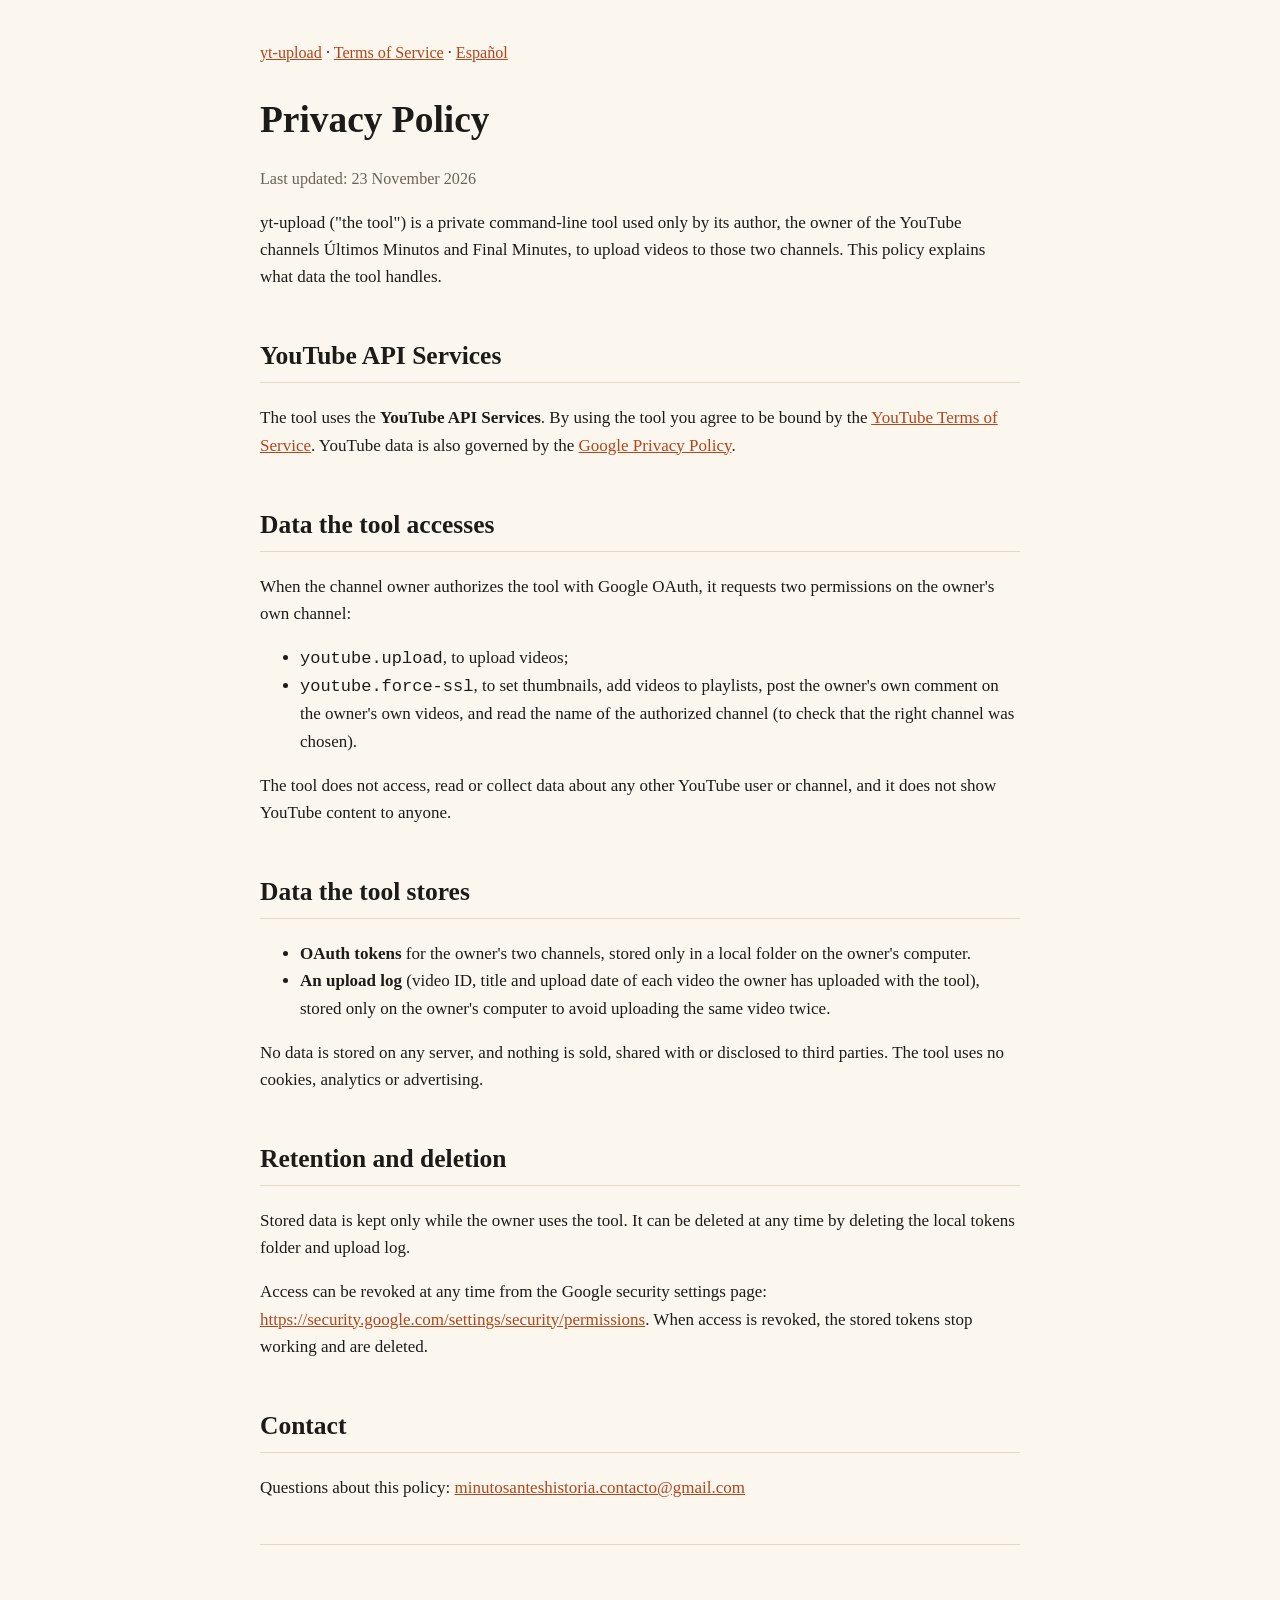
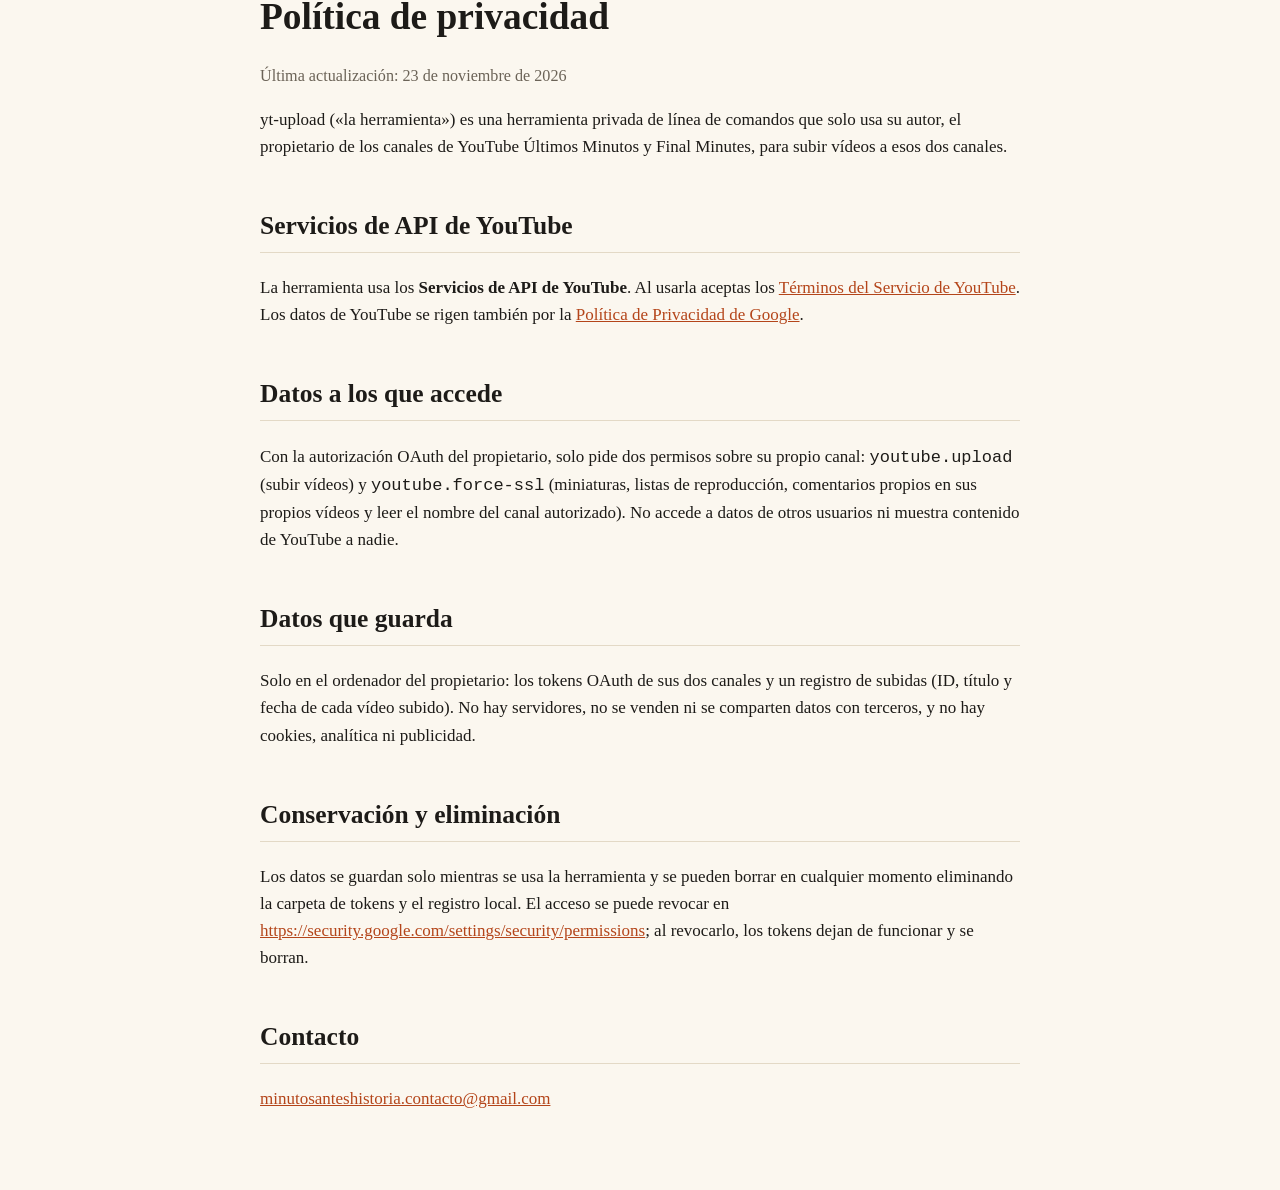
==== privacy.html @ 7f7306c6 "Add yt-upload privacy policy and terms" ====
<!doctype html>
<html lang="en">
<head>
<meta charset="utf-8">
<meta name="viewport" content="width=device-width, initial-scale=1">
<title>yt-upload · Privacy Policy</title>
<link rel="stylesheet" href="style.css">
</head>
<body>
<main>
  <nav><a href="index.html">yt-upload</a> · <a href="terms.html">Terms of Service</a> · <a href="#es">Español</a></nav>
  <h1>Privacy Policy</h1>
  <p class="updated">Last updated: 23 November 2026</p>

  <p>yt-upload ("the tool") is a private command-line tool used only by its author, the owner of the YouTube channels Últimos Minutos and Final Minutes, to upload videos to those two channels. This policy explains what data the tool handles.</p>

  <h2>YouTube API Services</h2>
  <p>The tool uses the <strong>YouTube API Services</strong>. By using the tool you agree to be bound by the <a href="https://www.youtube.com/t/terms">YouTube Terms of Service</a>. YouTube data is also governed by the <a href="https://policies.google.com/privacy">Google Privacy Policy</a>.</p>

  <h2>Data the tool accesses</h2>
  <p>When the channel owner authorizes the tool with Google OAuth, it requests two permissions on the owner's own channel:</p>
  <ul>
    <li><code>youtube.upload</code>, to upload videos;</li>
    <li><code>youtube.force-ssl</code>, to set thumbnails, add videos to playlists, post the owner's own comment on the owner's own videos, and read the name of the authorized channel (to check that the right channel was chosen).</li>
  </ul>
  <p>The tool does not access, read or collect data about any other YouTube user or channel, and it does not show YouTube content to anyone.</p>

  <h2>Data the tool stores</h2>
  <ul>
    <li><strong>OAuth tokens</strong> for the owner's two channels, stored only in a local folder on the owner's computer.</li>
    <li><strong>An upload log</strong> (video ID, title and upload date of each video the owner has uploaded with the tool), stored only on the owner's computer to avoid uploading the same video twice.</li>
  </ul>
  <p>No data is stored on any server, and nothing is sold, shared with or disclosed to third parties. The tool uses no cookies, analytics or advertising.</p>

  <h2>Retention and deletion</h2>
  <p>Stored data is kept only while the owner uses the tool. It can be deleted at any time by deleting the local tokens folder and upload log.</p>
  <p>Access can be revoked at any time from the Google security settings page: <a href="https://security.google.com/settings/security/permissions">https://security.google.com/settings/security/permissions</a>. When access is revoked, the stored tokens stop working and are deleted.</p>

  <h2>Contact</h2>
  <p>Questions about this policy: <a href="mailto:minutosanteshistoria.contacto@gmail.com">minutosanteshistoria.contacto@gmail.com</a></p>

  <hr>
  <h1 id="es" lang="es">Política de privacidad</h1>
  <div lang="es">
  <p class="updated">Última actualización: 23 de noviembre de 2026</p>
  <p>yt-upload («la herramienta») es una herramienta privada de línea de comandos que solo usa su autor, el propietario de los canales de YouTube Últimos Minutos y Final Minutes, para subir vídeos a esos dos canales.</p>
  <h2>Servicios de API de YouTube</h2>
  <p>La herramienta usa los <strong>Servicios de API de YouTube</strong>. Al usarla aceptas los <a href="https://www.youtube.com/t/terms">Términos del Servicio de YouTube</a>. Los datos de YouTube se rigen también por la <a href="https://policies.google.com/privacy">Política de Privacidad de Google</a>.</p>
  <h2>Datos a los que accede</h2>
  <p>Con la autorización OAuth del propietario, solo pide dos permisos sobre su propio canal: <code>youtube.upload</code> (subir vídeos) y <code>youtube.force-ssl</code> (miniaturas, listas de reproducción, comentarios propios en sus propios vídeos y leer el nombre del canal autorizado). No accede a datos de otros usuarios ni muestra contenido de YouTube a nadie.</p>
  <h2>Datos que guarda</h2>
  <p>Solo en el ordenador del propietario: los tokens OAuth de sus dos canales y un registro de subidas (ID, título y fecha de cada vídeo subido). No hay servidores, no se venden ni se comparten datos con terceros, y no hay cookies, analítica ni publicidad.</p>
  <h2>Conservación y eliminación</h2>
  <p>Los datos se guardan solo mientras se usa la herramienta y se pueden borrar en cualquier momento eliminando la carpeta de tokens y el registro local. El acceso se puede revocar en <a href="https://security.google.com/settings/security/permissions">https://security.google.com/settings/security/permissions</a>; al revocarlo, los tokens dejan de funcionar y se borran.</p>
  <h2>Contacto</h2>
  <p><a href="mailto:minutosanteshistoria.contacto@gmail.com">minutosanteshistoria.contacto@gmail.com</a></p>
  </div>
</main>
</body>
</html>
---- style.css ----
:root { color-scheme: light; }
body { margin: 0; background: #fbf7ef; color: #1d1b18; font: 17px/1.6 Georgia, "Times New Roman", serif; }
main { max-width: 760px; margin: 0 auto; padding: 40px 16px 64px; }
h1 { font-size: 2.2em; margin: 0 0 .2em; }
h2 { margin-top: 1.8em; border-bottom: 1px solid #e3d9c6; padding-bottom: .2em; }
h3 { margin-top: 1.4em; }
a { color: #b4451a; }
.lead { font-size: 1.15em; color: #4a443b; }
.yt { background: #fff; border: 1px solid #e3d9c6; border-radius: 8px; padding: 12px 16px; }
.badge { background: #ff0000; color: #fff; font: 700 14px/1 Arial, sans-serif; padding: 4px 8px; border-radius: 4px; margin-right: 6px; }
.updated { color: #6b6357; font-size: .95em; }
hr { border: 0; border-top: 1px solid #e3d9c6; margin: 2.5em 0; }
nav { font-size: .95em; margin-bottom: 1.5em; }
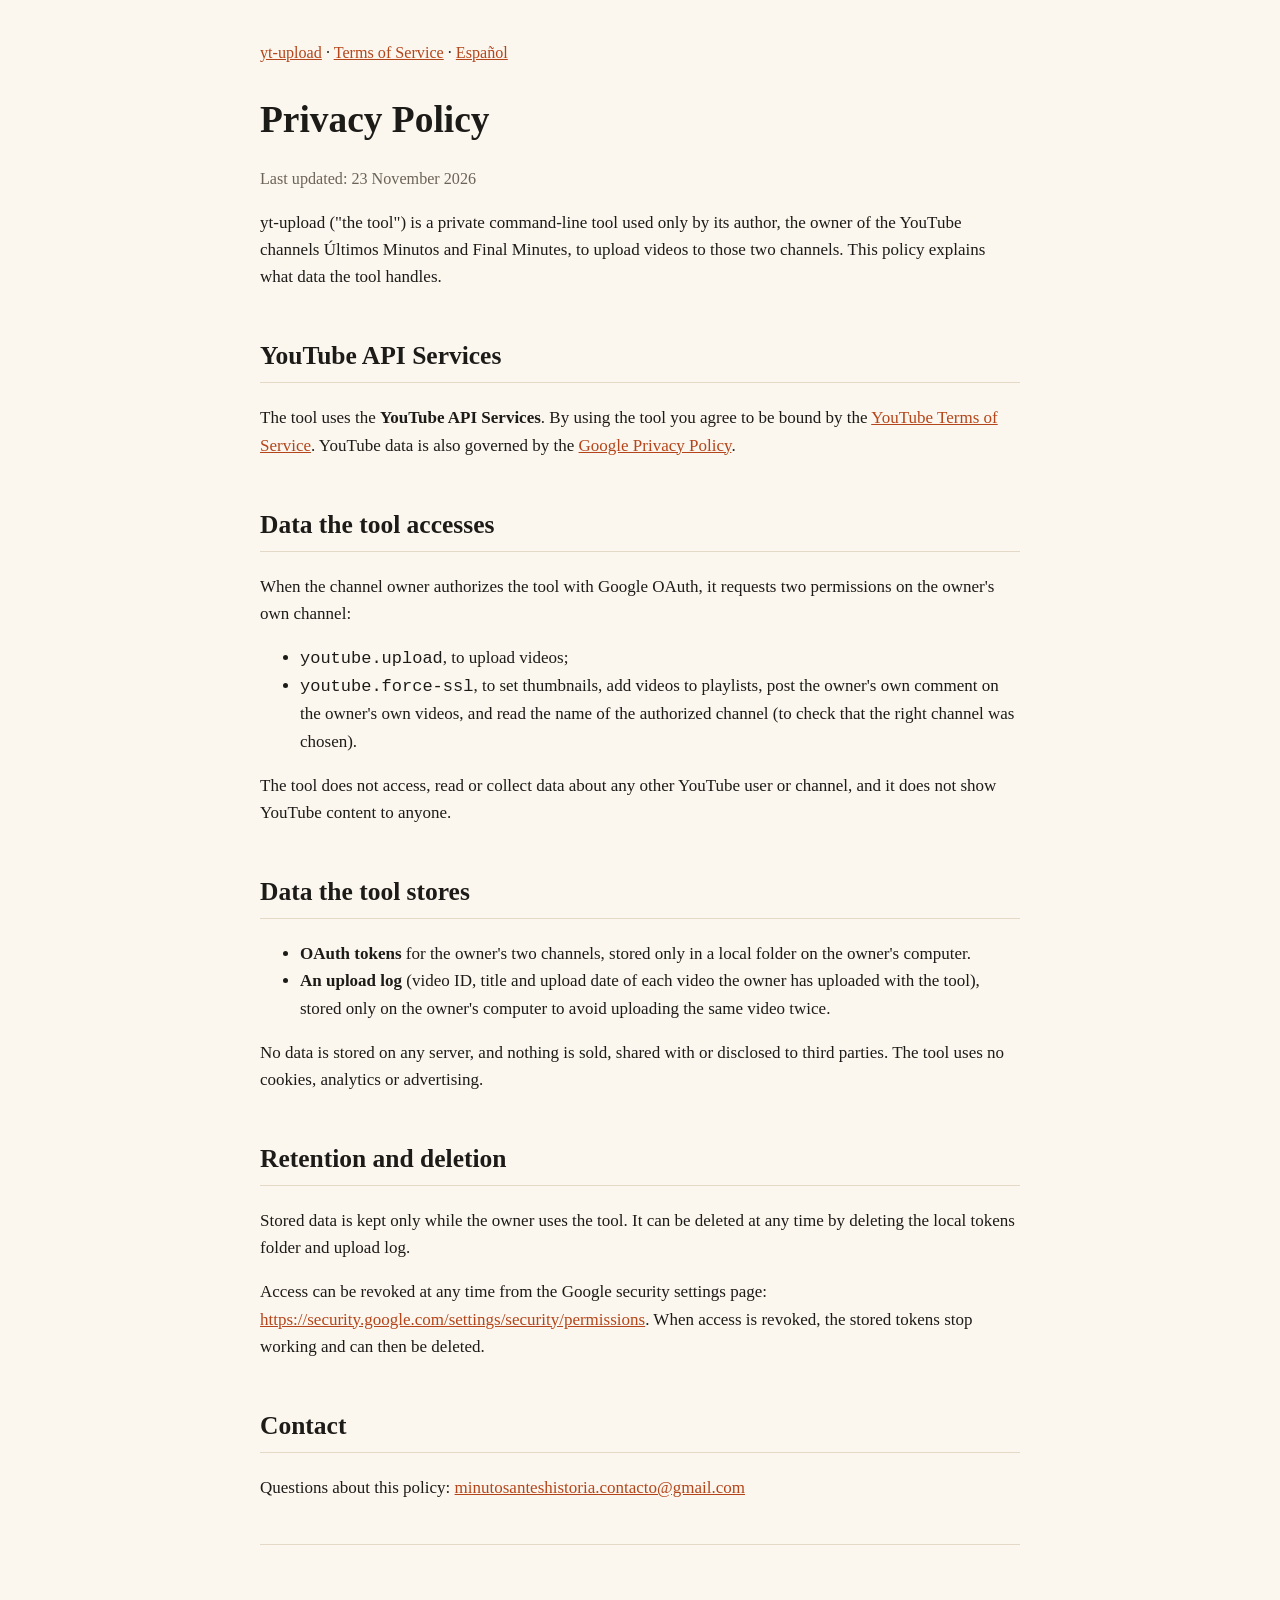
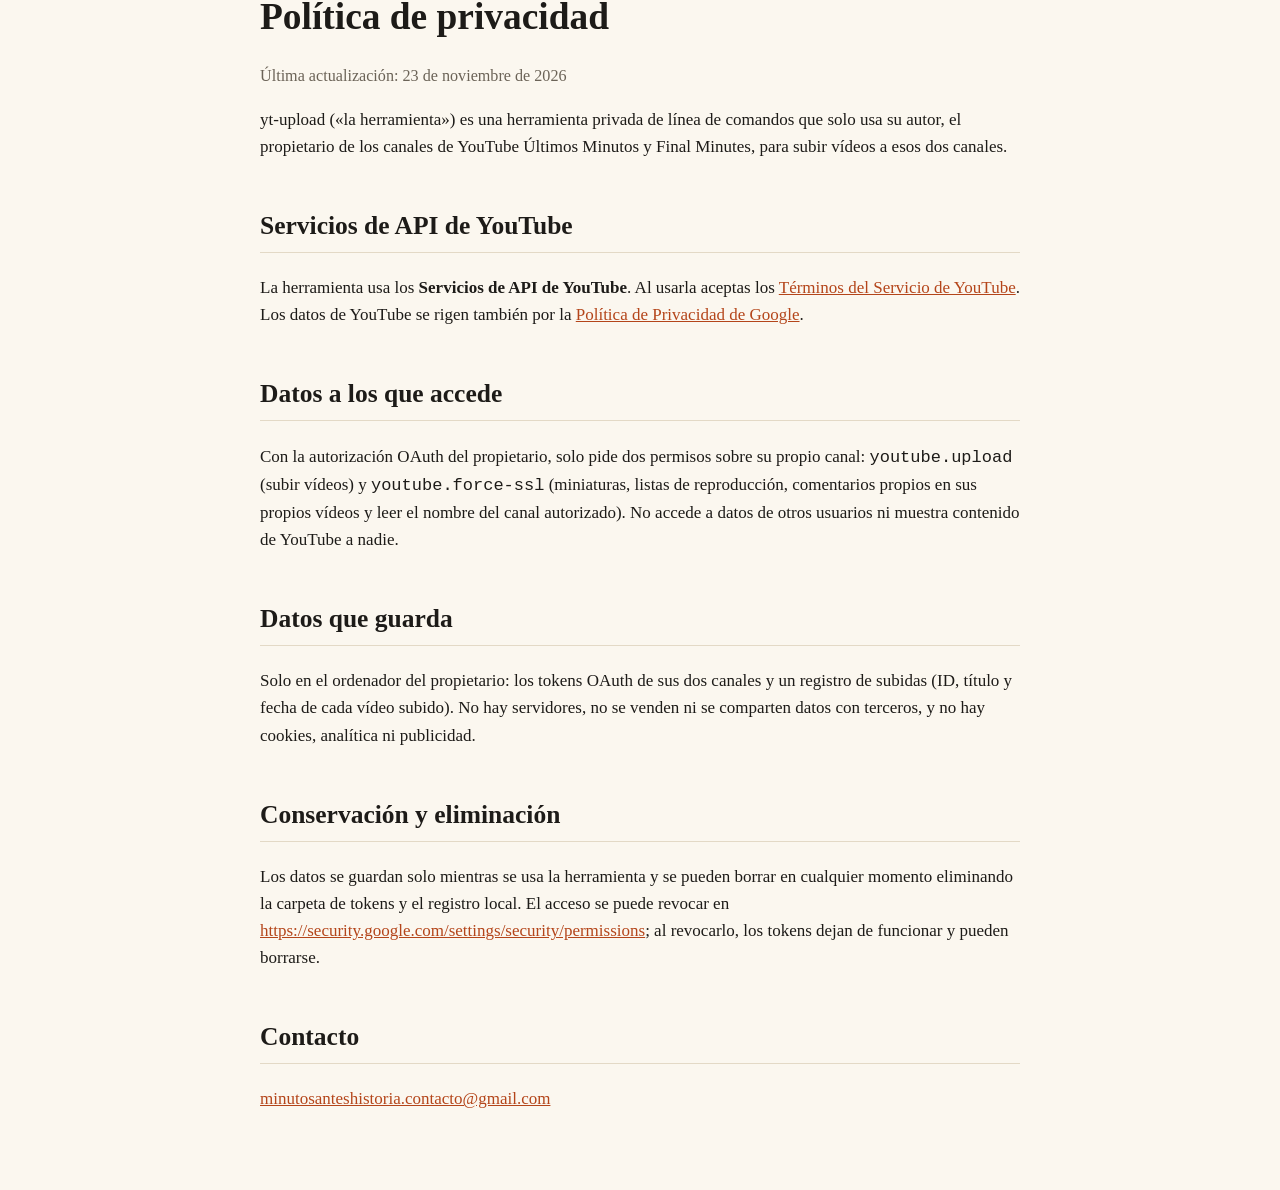
==== commit 62c5ffa0: "Clarify token deletion wording" ====
--- a/privacy.html
+++ b/privacy.html
@@ -34,7 +34,7 @@
 
   <h2>Retention and deletion</h2>
   <p>Stored data is kept only while the owner uses the tool. It can be deleted at any time by deleting the local tokens folder and upload log.</p>
-  <p>Access can be revoked at any time from the Google security settings page: <a href="https://security.google.com/settings/security/permissions">https://security.google.com/settings/security/permissions</a>. When access is revoked, the stored tokens stop working and are deleted.</p>
+  <p>Access can be revoked at any time from the Google security settings page: <a href="https://security.google.com/settings/security/permissions">https://security.google.com/settings/security/permissions</a>. When access is revoked, the stored tokens stop working and can then be deleted.</p>
 
   <h2>Contact</h2>
   <p>Questions about this policy: <a href="mailto:minutosanteshistoria.contacto@gmail.com">minutosanteshistoria.contacto@gmail.com</a></p>
@@ -51,7 +51,7 @@
   <h2>Datos que guarda</h2>
   <p>Solo en el ordenador del propietario: los tokens OAuth de sus dos canales y un registro de subidas (ID, título y fecha de cada vídeo subido). No hay servidores, no se venden ni se comparten datos con terceros, y no hay cookies, analítica ni publicidad.</p>
   <h2>Conservación y eliminación</h2>
-  <p>Los datos se guardan solo mientras se usa la herramienta y se pueden borrar en cualquier momento eliminando la carpeta de tokens y el registro local. El acceso se puede revocar en <a href="https://security.google.com/settings/security/permissions">https://security.google.com/settings/security/permissions</a>; al revocarlo, los tokens dejan de funcionar y se borran.</p>
+  <p>Los datos se guardan solo mientras se usa la herramienta y se pueden borrar en cualquier momento eliminando la carpeta de tokens y el registro local. El acceso se puede revocar en <a href="https://security.google.com/settings/security/permissions">https://security.google.com/settings/security/permissions</a>; al revocarlo, los tokens dejan de funcionar y pueden borrarse.</p>
   <h2>Contacto</h2>
   <p><a href="mailto:minutosanteshistoria.contacto@gmail.com">minutosanteshistoria.contacto@gmail.com</a></p>
   </div>
